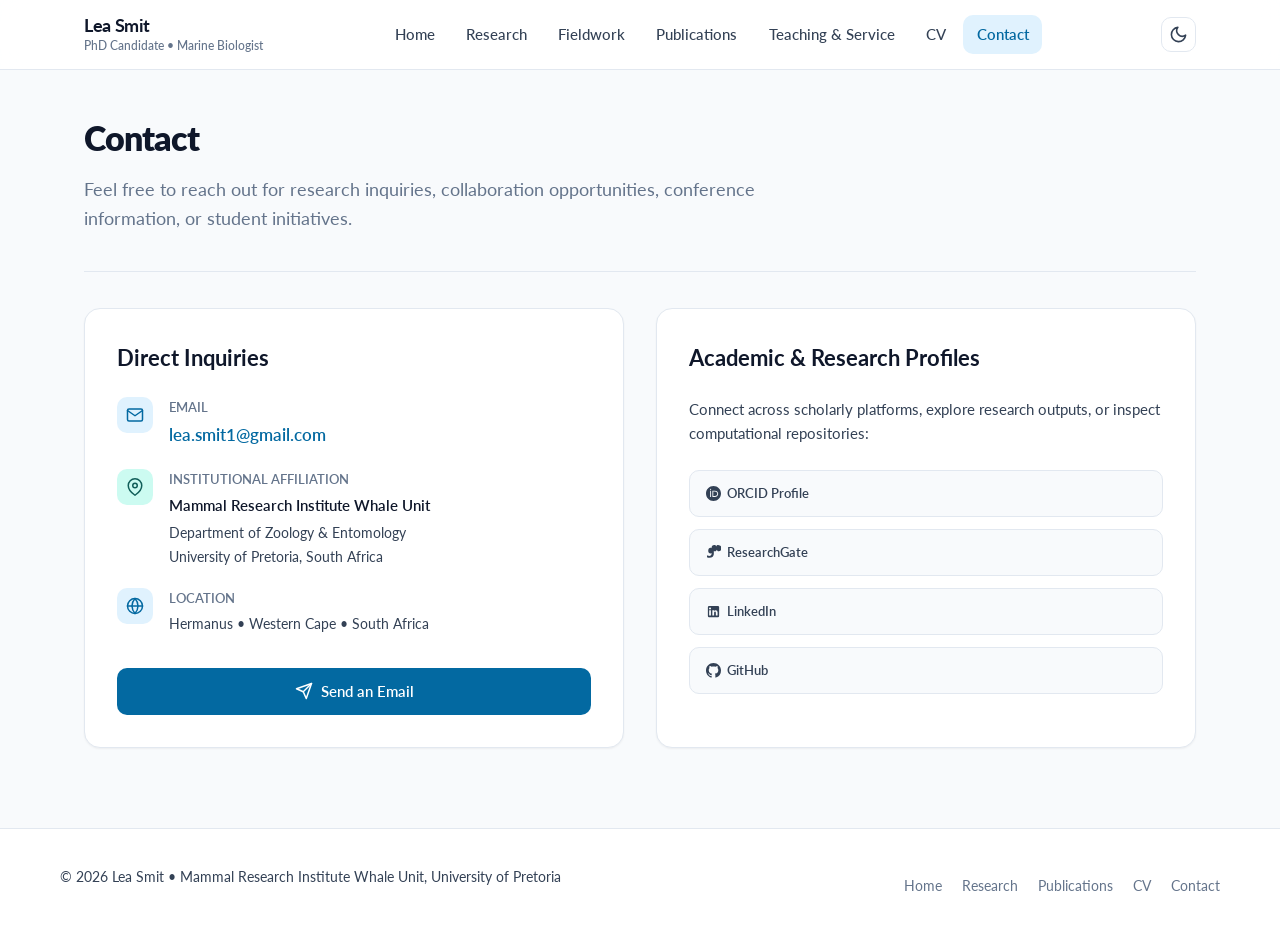
==== contact.html @ fd9d0f90 "Initial launch of Lea Smit personal academic website" ====
<!DOCTYPE html>
<html lang="en">
<head>
  <meta charset="UTF-8">
  <meta name="viewport" content="width=device-width, initial-scale=1.0">
  <title>Contact | Lea Smit</title>
  <meta name="description" content="Contact Lea Smit, marine mammal biologist and PhD candidate at the Mammal Research Institute Whale Unit, University of Pretoria.">
  <link rel="preconnect" href="https://fonts.googleapis.com">
  <link rel="preconnect" href="https://fonts.gstatic.com" crossorigin>
  <link href="https://fonts.googleapis.com/css2?family=Lato:ital,wght@0,300;0,400;0,700;0,900;1,400;1,700&display=swap" rel="stylesheet">
  <link rel="stylesheet" href="assets/css/style.css">
</head>
<body>

  <!-- Site Navigation -->
  <header class="site-header">
    <div class="nav-container">
      <a href="index.html" class="brand">
        <div class="brand-info">
          <span class="brand-name">Lea Smit</span>
          <span class="brand-tag">PhD Candidate &bull; Marine Biologist</span>
        </div>
      </a>

      <nav id="nav-menu" class="nav-menu">
        <a href="index.html" class="nav-link">Home</a>
        <a href="research.html" class="nav-link">Research</a>
        <a href="fieldwork.html" class="nav-link">Fieldwork</a>
        <a href="publications.html" class="nav-link">Publications</a>
        <a href="teaching.html" class="nav-link">Teaching &amp; Service</a>
        <a href="cv.html" class="nav-link">CV</a>
        <a href="contact.html" class="nav-link active">Contact</a>
      </nav>

      <div class="nav-actions">
        <button id="theme-toggle" class="theme-toggle-btn" aria-label="Toggle dark mode" title="Toggle theme">
          <svg xmlns="http://www.w3.org/2000/svg" width="19" height="19" viewBox="0 0 24 24" fill="none" stroke="currentColor" stroke-width="2" stroke-linecap="round" stroke-linejoin="round">
            <path d="M21 12.79A9 9 0 1 1 11.21 3 7 7 0 0 0 21 12.79z"></path>
          </svg>
        </button>
        <button id="mobile-toggle" class="nav-mobile-toggle" aria-label="Toggle mobile menu">
          <svg xmlns="http://www.w3.org/2000/svg" width="22" height="22" viewBox="0 0 24 24" fill="none" stroke="currentColor" stroke-width="2" stroke-linecap="round" stroke-linejoin="round">
            <line x1="3" y1="12" x2="21" y2="12"></line>
            <line x1="3" y1="6" x2="21" y2="6"></line>
            <line x1="3" y1="18" x2="21" y2="18"></line>
          </svg>
        </button>
      </div>
    </div>
  </header>

  <main class="main-content">
    <div class="page-header">
      <h1 class="page-title">Contact</h1>
      <p class="page-subtitle">
        Feel free to reach out for research inquiries, collaboration opportunities, conference information, or student initiatives.
      </p>
    </div>

    <div class="cards-grid" style="grid-template-columns: repeat(auto-fit, minmax(320px, 1fr)); gap: 2rem;">
      <!-- Contact Card -->
      <div class="card" style="padding: 2rem;">
        <h2 style="font-size: 1.35rem; color: var(--text-primary); margin-bottom: 1.25rem;">Direct Inquiries</h2>

        <div style="display: flex; flex-direction: column; gap: 1.25rem;">
          <div style="display: flex; gap: 1rem; align-items: flex-start;">
            <div style="width: 36px; height: 36px; border-radius: var(--radius-md); background-color: var(--primary-light); color: var(--primary); display: flex; align-items: center; justify-content: center; flex-shrink: 0;">
              <svg xmlns="http://www.w3.org/2000/svg" width="18" height="18" viewBox="0 0 24 24" fill="none" stroke="currentColor" stroke-width="2" stroke-linecap="round" stroke-linejoin="round">
                <path d="M4 4h16c1.1 0 2 .9 2 2v12c0 1.1-.9 2-2 2H4c-1.1 0-2-.9-2-2V6c0-1.1.9-2 2-2z"></path>
                <polyline points="22,6 12,13 2,6"></polyline>
              </svg>
            </div>
            <div>
              <p style="font-size: 0.8rem; font-weight: 600; text-transform: uppercase; color: var(--text-muted); margin-bottom: 0.2rem;">Email</p>
              <a href="mailto:lea.smit1@gmail.com" style="font-size: 1.05rem; font-weight: 600;">lea.smit1@gmail.com</a>
            </div>
          </div>

          <div style="display: flex; gap: 1rem; align-items: flex-start;">
            <div style="width: 36px; height: 36px; border-radius: var(--radius-md); background-color: var(--accent-light); color: var(--accent-dark); display: flex; align-items: center; justify-content: center; flex-shrink: 0;">
              <svg xmlns="http://www.w3.org/2000/svg" width="18" height="18" viewBox="0 0 24 24" fill="none" stroke="currentColor" stroke-width="2" stroke-linecap="round" stroke-linejoin="round">
                <path d="M21 10c0 7-9 13-9 13s-9-6-9-13a9 9 0 0 1 18 0z"></path>
                <circle cx="12" cy="10" r="3"></circle>
              </svg>
            </div>
            <div>
              <p style="font-size: 0.8rem; font-weight: 600; text-transform: uppercase; color: var(--text-muted); margin-bottom: 0.2rem;">Institutional Affiliation</p>
              <p style="font-size: 0.95rem; margin-bottom: 0.2rem; color: var(--text-primary); font-weight: 600;">
                Mammal Research Institute Whale Unit
              </p>
              <p style="font-size: 0.875rem; color: var(--text-secondary); margin-bottom: 0;">
                Department of Zoology &amp; Entomology<br>
                University of Pretoria, South Africa
              </p>
            </div>
          </div>

          <div style="display: flex; gap: 1rem; align-items: flex-start;">
            <div style="width: 36px; height: 36px; border-radius: var(--radius-md); background-color: var(--primary-light); color: var(--primary); display: flex; align-items: center; justify-content: center; flex-shrink: 0;">
              <svg xmlns="http://www.w3.org/2000/svg" width="18" height="18" viewBox="0 0 24 24" fill="none" stroke="currentColor" stroke-width="2" stroke-linecap="round" stroke-linejoin="round">
                <circle cx="12" cy="12" r="10"></circle>
                <line x1="2" y1="12" x2="22" y2="12"></line>
                <path d="M12 2a15.3 15.3 0 0 1 4 10 15.3 15.3 0 0 1-4 10 15.3 15.3 0 0 1-4-10 15.3 15.3 0 0 1 4-10z"></path>
              </svg>
            </div>
            <div>
              <p style="font-size: 0.8rem; font-weight: 600; text-transform: uppercase; color: var(--text-muted); margin-bottom: 0.2rem;">Location</p>
              <p style="font-size: 0.9rem; color: var(--text-secondary); margin-bottom: 0;">
                Hermanus &bull; Western Cape &bull; South Africa
              </p>
            </div>
          </div>
        </div>

        <div style="margin-top: 2rem;">
          <a href="mailto:lea.smit1@gmail.com?subject=Research%20Inquiry%20from%20Website" class="btn btn-primary" style="width: 100%;">
            <svg xmlns="http://www.w3.org/2000/svg" width="18" height="18" viewBox="0 0 24 24" fill="none" stroke="currentColor" stroke-width="2" stroke-linecap="round" stroke-linejoin="round">
              <line x1="22" y1="2" x2="11" y2="13"></line>
              <polygon points="22 2 15 22 11 13 2 9 22 2"></polygon>
            </svg>
            Send an Email
          </a>
        </div>
      </div>

      <!-- Professional Networks -->
      <div class="card" style="padding: 2rem;">
        <h2 style="font-size: 1.35rem; color: var(--text-primary); margin-bottom: 1.25rem;">Academic &amp; Research Profiles</h2>
        <p style="font-size: 0.925rem; color: var(--text-secondary); margin-bottom: 1.5rem;">
          Connect across scholarly platforms, explore research outputs, or inspect computational repositories:
        </p>

        <div style="display: flex; flex-direction: column; gap: 0.75rem;">
          <a href="https://orcid.org/0000-0002-6084-6070" target="_blank" rel="noopener" class="profile-link-btn" style="justify-content: flex-start; padding: 0.75rem 1rem; border-radius: var(--radius-md);">
            <svg xmlns="http://www.w3.org/2000/svg" width="18" height="18" viewBox="0 0 24 24" fill="currentColor">
              <path d="M12 0C5.372 0 0 5.372 0 12s5.372 12 12 12 12-5.372 12-12S18.628 0 12 0zM7.369 4.378c.525 0 .947.431.947.947s-.422.947-.947.947a.95.95 0 0 1-.947-.947c0-.525.422-.947.947-.947zm-.722 3.038h1.444v10.041H6.647V7.416zm3.562 0h3.9c3.712 0 5.344 2.653 5.344 5.025 0 2.578-2.016 5.025-5.325 5.025h-3.919V7.416zm1.444 1.303v7.444h2.297c3.272 0 4.022-2.484 4.022-3.722 0-2.016-1.284-3.722-4.097-3.722h-2.222z"/>
            </svg>
            <span style="font-weight: 600;">ORCID Profile</span>
          </a>

          <a href="https://www.researchgate.net/profile/Lea-Smit?ev=hdr_xprf" target="_blank" rel="noopener" class="profile-link-btn" style="justify-content: flex-start; padding: 0.75rem 1rem; border-radius: var(--radius-md);">
            <svg xmlns="http://www.w3.org/2000/svg" width="18" height="18" viewBox="0 0 24 24" fill="currentColor">
              <path d="M19.586 0c-.818 0-1.508.19-2.073.565-.563.377-.97.936-1.213 1.68a3.193 3.193 0 0 0-1.12-1.68C14.618.19 13.928 0 13.11 0c-1.277 0-2.31.42-3.084 1.25-.774.83-1.166 2.003-1.166 3.5v.42c-.443-.4-1.002-.6-1.67-.6-1.077 0-1.954.406-2.618 1.212-.663.805-.997 1.905-.997 3.284 0 1.385.334 2.49 1 3.3.664.81 1.54 1.22 2.615 1.22.668 0 1.227-.2 1.67-.6v.83c0 1.22-.32 2.13-.956 2.72-.636.59-1.554.89-2.74.89-.62 0-1.235-.07-1.84-.21-.606-.14-1.18-.36-1.72-.65v3.18c.55.24 1.15.42 1.8.53.66.11 1.36.17 2.1.17 2.22 0 3.96-.58 5.19-1.74 1.23-1.16 1.85-2.88 1.85-5.15V9.45c.42.38.96.58 1.62.58.78 0 1.44-.19 1.97-.56.54-.37.93-.93 1.17-1.68.27.75.68 1.31 1.22 1.68.55.37 1.22.56 2.01.56 1.22 0 2.22-.42 2.98-1.25.76-.84 1.15-2.01 1.15-3.5 0-1.5-.39-2.67-1.15-3.5-.76-.84-1.76-1.26-2.98-1.26z"/>
            </svg>
            <span style="font-weight: 600;">ResearchGate</span>
          </a>

          <a href="https://www.linkedin.com/in/lea-smit-516092230/" target="_blank" rel="noopener" class="profile-link-btn" style="justify-content: flex-start; padding: 0.75rem 1rem; border-radius: var(--radius-md);">
            <svg xmlns="http://www.w3.org/2000/svg" width="18" height="18" viewBox="0 0 24 24" fill="currentColor">
              <path d="M19 3a2 2 0 0 1 2 2v14a2 2 0 0 1-2 2H5a2 2 0 0 1-2-2V5a2 2 0 0 1 2-2h14m-.5 15.5v-5.3a3.26 3.26 0 0 0-3.26-3.26c-.85 0-1.84.52-2.28 1.3v-1.11h-2.79v8.37h2.79v-4.93c0-.77.62-1.4 1.39-1.4a1.4 1.4 0 0 1 1.4 1.4v4.93h2.75M6.46 8.76a1.64 1.64 0 1 0-.02-3.28 1.64 1.64 0 0 0 .02 3.28m-1.39 9.74h2.79V9.93H5.07v8.57z"/>
            </svg>
            <span style="font-weight: 600;">LinkedIn</span>
          </a>

          <a href="https://github.com/leasmit" target="_blank" rel="noopener" class="profile-link-btn" style="justify-content: flex-start; padding: 0.75rem 1rem; border-radius: var(--radius-md);">
            <svg xmlns="http://www.w3.org/2000/svg" width="18" height="18" viewBox="0 0 24 24" fill="currentColor">
              <path d="M12 0C5.37 0 0 5.37 0 12c0 5.31 3.435 9.795 8.205 11.385.6.105.825-.255.825-.57 0-.285-.015-1.23-.015-2.235-3.015.555-3.795-.735-4.035-1.41-.135-.345-.72-1.41-1.23-1.695-.42-.225-1.02-.78-.015-.795.945-.015 1.62.87 1.845 1.23 1.08 1.815 2.805 1.305 3.495.99.105-.78.42-1.305.765-1.605-2.67-.3-5.46-1.335-5.46-5.925 0-1.305.465-2.385 1.23-3.225-.12-.3-.54-1.53.12-3.18 0 0 1.005-.315 3.3 1.23.96-.27 1.98-.405 3-.405s2.04.135 3 .405c2.295-1.56 3.3-1.23 3.3-1.23.66 1.65.24 2.88.12 3.18.765.84 1.23 1.905 1.23 3.225 0 4.605-2.805 5.625-5.475 5.925.435.375.81 1.095.81 2.22 0 1.605-.015 2.895-.015 3.3 0 .315.225.69.825.57A12.02 12.02 0 0 0 24 12c0-6.63-5.37-12-12-12z"/>
            </svg>
            <span style="font-weight: 600;">GitHub</span>
          </a>

        </div>
      </div>
    </div>

  </main>

  <!-- Site Footer -->
  <footer class="site-footer">
    <div class="footer-container">
      <p>&copy; 2026 Lea Smit &bull; Mammal Research Institute Whale Unit, University of Pretoria</p>
      <ul class="footer-links">
        <li><a href="index.html">Home</a></li>
        <li><a href="research.html">Research</a></li>
        <li><a href="publications.html">Publications</a></li>
        <li><a href="cv.html">CV</a></li>
        <li><a href="contact.html">Contact</a></li>
      </ul>
    </div>
  </footer>

  <script src="assets/js/main.js"></script>
</body>
</html>
---- assets/css/style.css ----
/* ==========================================================================
   Lea Smit - Academic & Research Portfolio
   Modern, Accessible, Responsive Stylesheet
   ========================================================================== */

@import url('https://fonts.googleapis.com/css2?family=Lato:ital,wght@0,300;0,400;0,700;0,900;1,400;1,700&display=swap');

:root {
  /* Color Palette - Light Mode */
  --bg-body: #f8fafc;
  --bg-surface: #ffffff;
  --bg-surface-glass: rgba(255, 255, 255, 0.88);
  --bg-card: #ffffff;
  --bg-card-hover: #f1f5f9;
  --bg-pill: #e0f2fe;
  --text-pill: #0369a1;
  
  --text-primary: #0f172a;
  --text-secondary: #334155;
  --text-muted: #64748b;
  
  --primary: #0369a1;
  --primary-dark: #075985;
  --primary-light: #e0f2fe;
  
  --accent: #0f766e;
  --accent-light: #ccfbf1;
  --accent-dark: #115e59;
  
  --border: #e2e8f0;
  --border-strong: #cbd5e1;
  
  --shadow-sm: 0 1px 2px 0 rgba(0, 0, 0, 0.05);
  --shadow-md: 0 4px 6px -1px rgba(0, 0, 0, 0.07), 0 2px 4px -2px rgba(0, 0, 0, 0.05);
  --shadow-lg: 0 10px 15px -3px rgba(0, 0, 0, 0.08), 0 4px 6px -4px rgba(0, 0, 0, 0.04);
  
  --radius-sm: 6px;
  --radius-md: 10px;
  --radius-lg: 16px;
  --radius-full: 9999px;
  
  --font-sans: 'Lato', -apple-system, BlinkMacSystemFont, "Segoe UI", Roboto, "Helvetica Neue", Arial, sans-serif;
  --font-mono: ui-monospace, SFMono-Regular, Menlo, Monaco, Consolas, monospace;
  
  --transition: all 0.25s ease;
  --max-width: 1160px;
}

[data-theme="dark"] {
  /* Color Palette - Dark Mode */
  --bg-body: #0b1120;
  --bg-surface: #131d31;
  --bg-surface-glass: rgba(19, 29, 49, 0.88);
  --bg-card: #162238;
  --bg-card-hover: #1c2b46;
  --bg-pill: #082f49;
  --text-pill: #38bdf8;
  
  --text-primary: #f8fafc;
  --text-secondary: #cbd5e1;
  --text-muted: #94a3b8;
  
  --primary: #38bdf8;
  --primary-dark: #0284c7;
  --primary-light: #082f49;
  
  --accent: #2dd4bf;
  --accent-light: #134e48;
  --accent-dark: #14b8a6;
  
  --border: #1e293b;
  --border-strong: #334155;
  
  --shadow-sm: 0 1px 2px 0 rgba(0, 0, 0, 0.3);
  --shadow-md: 0 4px 6px -1px rgba(0, 0, 0, 0.35);
  --shadow-lg: 0 10px 15px -3px rgba(0, 0, 0, 0.45);
}

/* ==========================================================================
   Base & Reset
   ========================================================================== */

*, *::before, *::after {
  box-sizing: border-box;
  margin: 0;
  padding: 0;
}

html {
  font-size: 16px;
  scroll-behavior: smooth;
}

body {
  font-family: var(--font-sans);
  background-color: var(--bg-body);
  color: var(--text-primary);
  line-height: 1.65;
  min-height: 100vh;
  display: flex;
  flex-direction: column;
  transition: background-color 0.3s ease, color 0.3s ease;
  -webkit-font-smoothing: antialiased;
}

a {
  color: var(--primary);
  text-decoration: none;
  transition: var(--transition);
}

a:hover {
  color: var(--accent);
  text-decoration: underline;
}

img {
  max-width: 100%;
  height: auto;
  display: block;
}

/* ==========================================================================
   Header & Navigation
   ========================================================================== */

.site-header {
  position: sticky;
  top: 0;
  z-index: 1000;
  background-color: var(--bg-surface-glass);
  backdrop-filter: blur(12px);
  -webkit-backdrop-filter: blur(12px);
  border-bottom: 1px solid var(--border);
  transition: var(--transition);
}

.nav-container {
  max-width: var(--max-width);
  margin: 0 auto;
  padding: 0.85rem 1.5rem;
  display: flex;
  align-items: center;
  justify-content: space-between;
  gap: 1.5rem;
}

.brand {
  display: flex;
  flex-direction: column;
  text-decoration: none;
  color: var(--text-primary);
}

.brand-icon {
  display: none;
}

.brand-info {
  display: flex;
  flex-direction: column;
}

.brand-name {
  font-size: 1.15rem;
  font-weight: 700;
  letter-spacing: -0.02em;
  color: var(--text-primary);
  line-height: 1.2;
}

.brand-tag {
  font-size: 0.75rem;
  color: var(--text-muted);
  font-weight: 500;
}

.nav-menu {
  display: flex;
  align-items: center;
  gap: 0.25rem;
  list-style: none;
}

.nav-link {
  display: inline-flex;
  align-items: center;
  gap: 0.35rem;
  padding: 0.45rem 0.85rem;
  font-size: 0.925rem;
  font-weight: 500;
  color: var(--text-secondary);
  border-radius: var(--radius-md);
  text-decoration: none;
  transition: var(--transition);
}

.nav-link:hover {
  color: var(--primary);
  background-color: var(--primary-light);
  text-decoration: none;
}

.nav-link.active {
  color: var(--primary);
  font-weight: 600;
  background-color: var(--primary-light);
}

.nav-actions {
  display: flex;
  align-items: center;
  gap: 0.75rem;
}

.theme-toggle-btn {
  background: none;
  border: 1px solid var(--border);
  border-radius: var(--radius-md);
  padding: 0.45rem;
  cursor: pointer;
  color: var(--text-secondary);
  display: inline-flex;
  align-items: center;
  justify-content: center;
  transition: var(--transition);
}

.theme-toggle-btn:hover {
  background-color: var(--bg-card-hover);
  color: var(--primary);
  border-color: var(--border-strong);
}

.theme-toggle-btn svg {
  width: 19px;
  height: 19px;
}

.nav-mobile-toggle {
  display: none;
  background: none;
  border: 1px solid var(--border);
  border-radius: var(--radius-md);
  padding: 0.45rem;
  color: var(--text-primary);
  cursor: pointer;
}

/* ==========================================================================
   Layout Containers & Grid
   ========================================================================== */

.main-content {
  flex: 1;
  max-width: var(--max-width);
  width: 100%;
  margin: 0 auto;
  padding: 2.5rem 1.5rem;
}

/* Trestles Layout (Home Page) */
.trestles-layout {
  display: grid;
  grid-template-columns: 310px 1fr;
  gap: 3rem;
  align-items: start;
}

.profile-sidebar {
  position: sticky;
  top: 5.5rem;
  display: flex;
  flex-direction: column;
  align-items: center;
  text-align: center;
  background-color: var(--bg-surface);
  border: 1px solid var(--border);
  border-radius: var(--radius-lg);
  padding: 2rem 1.5rem;
  box-shadow: var(--shadow-sm);
}

.profile-avatar-wrap {
  position: relative;
  width: 180px;
  height: 180px;
  margin-bottom: 1.5rem;
}

.profile-avatar {
  width: 100%;
  height: 100%;
  object-fit: cover;
  border-radius: var(--radius-full);
  border: 4px solid var(--bg-surface);
  box-shadow: var(--shadow-md);
}

.profile-name {
  font-size: 1.5rem;
  font-weight: 700;
  letter-spacing: -0.02em;
  color: var(--text-primary);
  margin-bottom: 0.25rem;
}

.profile-title {
  font-size: 0.95rem;
  font-weight: 600;
  color: var(--primary);
  margin-bottom: 0.5rem;
  line-height: 1.35;
}

.profile-affiliation {
  font-size: 0.85rem;
  color: var(--text-secondary);
  line-height: 1.45;
  margin-bottom: 0.75rem;
}

.profile-location {
  display: inline-flex;
  align-items: center;
  gap: 0.35rem;
  font-size: 0.825rem;
  color: var(--text-muted);
  margin-bottom: 1.5rem;
}

.profile-links {
  display: flex;
  flex-wrap: wrap;
  justify-content: center;
  gap: 0.5rem;
  width: 100%;
  padding-top: 1.25rem;
  border-top: 1px solid var(--border);
}

.profile-link-btn {
  display: inline-flex;
  align-items: center;
  gap: 0.4rem;
  padding: 0.45rem 0.75rem;
  font-size: 0.8rem;
  font-weight: 500;
  color: var(--text-secondary);
  background-color: var(--bg-body);
  border: 1px solid var(--border);
  border-radius: var(--radius-full);
  text-decoration: none;
  transition: var(--transition);
}

.profile-link-btn:hover {
  background-color: var(--primary-light);
  color: var(--primary);
  border-color: var(--primary);
  text-decoration: none;
  transform: translateY(-1px);
}

.profile-link-btn svg {
  width: 15px;
  height: 15px;
  flex-shrink: 0;
}

/* ==========================================================================
   Typography & Sections
   ========================================================================== */

.page-header {
  margin-bottom: 2.25rem;
  padding-bottom: 1.25rem;
  border-bottom: 1px solid var(--border);
}

.page-title {
  font-size: 2.15rem;
  font-weight: 800;
  letter-spacing: -0.03em;
  color: var(--text-primary);
  margin-bottom: 0.5rem;
}

.page-subtitle {
  font-size: 1.1rem;
  color: var(--text-muted);
  max-width: 760px;
}

.section-heading {
  display: flex;
  align-items: center;
  gap: 0.75rem;
  font-size: 1.35rem;
  font-weight: 700;
  letter-spacing: -0.02em;
  color: var(--text-primary);
  margin: 2.25rem 0 1.25rem;
}

.section-heading::after {
  content: "";
  flex: 1;
  height: 1px;
  background-color: var(--border);
}

.lead-text {
  font-size: 1.125rem;
  line-height: 1.7;
  color: var(--text-secondary);
  margin-bottom: 1.25rem;
}

p {
  line-height: 1.65;
  margin-bottom: 1.15rem;
  color: var(--text-secondary);
}

/* ==========================================================================
   Cards & Component Grids
   ========================================================================== */

.cards-grid {
  display: grid;
  grid-template-columns: repeat(auto-fit, minmax(320px, 1fr));
  gap: 1.5rem;
  margin-bottom: 2.5rem;
}

.card {
  background-color: var(--bg-surface);
  border: 1px solid var(--border);
  border-radius: var(--radius-lg);
  padding: 1.5rem;
  box-shadow: var(--shadow-sm);
  transition: var(--transition);
  display: flex;
  flex-direction: column;
}

.card:hover {
  transform: translateY(-3px);
  box-shadow: var(--shadow-md);
  border-color: var(--border-strong);
}

.card-img-wrap {
  border-radius: var(--radius-md);
  overflow: hidden;
  margin-bottom: 1.25rem;
  height: 200px;
  background-color: var(--bg-card-hover);
}

.card-img {
  width: 100%;
  height: 100%;
  object-fit: cover;
  transition: transform 0.4s ease;
}

.card:hover .card-img {
  transform: scale(1.03);
}

.card-tag {
  display: inline-block;
  align-self: flex-start;
  padding: 0.25rem 0.75rem;
  font-size: 0.775rem;
  font-weight: 600;
  letter-spacing: 0.01em;
  border-radius: var(--radius-full);
  background-color: var(--bg-pill);
  color: var(--text-pill);
  margin-bottom: 0.75rem;
}

.card-tag.teal {
  background-color: var(--accent-light);
  color: var(--accent-dark);
}

.card-title,
.card h3,
.card h4 {
  font-size: 1.15rem;
  font-weight: 700;
  color: var(--text-primary);
  margin-bottom: 0.6rem;
  line-height: 1.35;
}

.card-body {
  font-size: 0.925rem;
  color: var(--text-secondary);
  flex: 1;
  margin-bottom: 1rem;
}

.card-meta {
  font-size: 0.825rem;
  color: var(--text-muted);
  display: flex;
  align-items: center;
  gap: 1rem;
  border-top: 1px solid var(--border);
  padding-top: 0.85rem;
  margin-top: auto;
}

/* Timeline & Presentation Items */
.timeline {
  display: flex;
  flex-direction: column;
  gap: 1.25rem;
  position: relative;
  margin-bottom: 2.5rem;
}

.timeline-item {
  position: relative;
  display: flex;
  gap: 1.5rem;
  padding-left: 0.5rem;
}

.timeline-year {
  font-size: 0.9rem;
  font-weight: 700;
  color: var(--primary);
  min-width: 70px;
  padding-top: 0.2rem;
  font-family: var(--font-mono);
}

.timeline-content {
  flex: 1;
  background-color: var(--bg-surface);
  border: 1px solid var(--border);
  border-radius: var(--radius-md);
  padding: 1.25rem 1.5rem;
  box-shadow: var(--shadow-sm);
}

.timeline-header {
  display: flex;
  justify-content: space-between;
  align-items: flex-start;
  gap: 1rem;
  margin-bottom: 0.5rem;
  flex-wrap: wrap;
}

.timeline-title {
  font-size: 1.05rem;
  font-weight: 700;
  line-height: 1.35;
  color: var(--text-primary);
}

.timeline-subtitle {
  font-size: 0.9rem;
  line-height: 1.5;
  color: var(--text-muted);
  margin-bottom: 0.5rem;
}

/* Badges & Pills */
.badges-row {
  display: flex;
  flex-direction: row;
  align-items: center;
  flex-wrap: wrap;
  gap: 0.65rem;
  margin-bottom: 0.85rem;
}

.badges-row .card-tag,
.badges-row .badge-pill {
  margin-bottom: 0;
  display: inline-flex;
  align-items: center;
  justify-content: center;
  height: 26px;
  line-height: 1;
  padding: 0 0.75rem;
  box-sizing: border-box;
}

.badge-pill {
  display: inline-flex;
  align-items: center;
  gap: 0.35rem;
  padding: 0.25rem 0.65rem;
  font-size: 0.775rem;
  font-weight: 600;
  border-radius: var(--radius-full);
  background-color: var(--bg-pill);
  color: var(--text-pill);
  white-space: nowrap;
}

.badge-pill.award {
  background-color: #fef3c7;
  color: #92400e;
}

[data-theme="dark"] .badge-pill.award {
  background-color: #78350f;
  color: #fef3c7;
}

.badge-pill.honor {
  background-color: #e0e7ff;
  color: #3730a3;
}

[data-theme="dark"] .badge-pill.honor {
  background-color: #312e81;
  color: #c7d2fe;
}

.skills-cloud {
  display: flex;
  flex-wrap: wrap;
  align-items: center;
  gap: 0.5rem;
  margin-top: 0.75rem;
}

.skill-tag {
  display: inline-flex;
  align-items: center;
  font-size: 0.825rem;
  line-height: 1.35;
  padding: 0.35rem 0.75rem;
  background-color: var(--bg-surface);
  border: 1px solid var(--border);
  border-radius: var(--radius-md);
  color: var(--text-secondary);
  font-weight: 500;
}

/* Buttons */
.btn {
  display: inline-flex;
  align-items: center;
  justify-content: center;
  gap: 0.5rem;
  padding: 0.65rem 1.25rem;
  font-size: 0.925rem;
  font-weight: 600;
  border-radius: var(--radius-md);
  cursor: pointer;
  text-decoration: none;
  transition: var(--transition);
}

.btn-primary,
a.btn-primary {
  background-color: var(--primary);
  color: #ffffff;
  border: 1px solid transparent;
}

.btn-primary:hover,
a.btn-primary:hover {
  background-color: var(--primary-dark);
  color: #ffffff;
  text-decoration: none;
  transform: translateY(-1px);
  box-shadow: var(--shadow-sm);
}

.btn-secondary {
  background-color: var(--bg-surface);
  color: var(--text-primary);
  border: 1px solid var(--border);
}

.btn-secondary:hover {
  background-color: var(--bg-card-hover);
  border-color: var(--border-strong);
  text-decoration: none;
}

.btn-sm {
  padding: 0.4rem 0.85rem;
  font-size: 0.825rem;
}

/* Affiliation badges */
.affiliations-row {
  display: flex;
  flex-wrap: wrap;
  align-items: center;
  gap: 1rem;
  margin: 1.5rem 0 2.5rem;
}

.affiliation-badge {
  background-color: var(--bg-surface);
  border: 1px solid var(--border);
  border-radius: var(--radius-md);
  padding: 0.75rem 1.25rem;
  font-size: 0.9rem;
  font-weight: 600;
  color: var(--text-secondary);
  box-shadow: var(--shadow-sm);
  display: flex;
  align-items: center;
  gap: 0.6rem;
}

.affiliation-badge span.dot {
  width: 8px;
  height: 8px;
  border-radius: 50%;
  background-color: var(--primary);
}

/* CV specific table/block styles */
.cv-section {
  margin-bottom: 2.5rem;
}

.cv-entry {
  display: grid;
  grid-template-columns: 180px 1fr;
  gap: 1.5rem;
  padding: 1rem 0;
  border-bottom: 1px solid var(--border);
}

.cv-entry:last-child {
  border-bottom: none;
}

.cv-date {
  font-size: 0.875rem;
  font-weight: 600;
  color: var(--primary);
  font-family: var(--font-mono);
}

.cv-details h3,
.cv-details h4 {
  font-size: 1.05rem;
  font-weight: 700;
  line-height: 1.35;
  color: var(--text-primary);
  margin-bottom: 0.25rem;
}

.cv-institution {
  font-size: 0.9rem;
  color: var(--text-muted);
  margin-bottom: 0.5rem;
}

/* ==========================================================================
   Footer
   ========================================================================== */

.site-footer {
  margin-top: auto;
  border-top: 1px solid var(--border);
  background-color: var(--bg-surface);
  padding: 2.25rem 1.5rem;
  font-size: 0.875rem;
  color: var(--text-muted);
}

.footer-container {
  max-width: var(--max-width);
  margin: 0 auto;
  display: flex;
  justify-content: space-between;
  align-items: center;
  flex-wrap: wrap;
  gap: 1.25rem;
}

.footer-links {
  display: flex;
  gap: 1.25rem;
  list-style: none;
}

.footer-links a {
  color: var(--text-muted);
}

.footer-links a:hover {
  color: var(--primary);
}

/* ==========================================================================
   Print Stylesheet (CV Printing)
   ========================================================================== */

@media print {
  body {
    background-color: #ffffff;
    color: #000000;
    font-size: 10.5pt;
    line-height: 1.5;
  }
  
  .site-header,
  .site-footer,
  .theme-toggle-btn,
  .btn-no-print,
  .no-print {
    display: none;
  }
  
  .main-content {
    max-width: 100%;
    padding: 0;
  }
  
  .card, .timeline-content, .profile-sidebar {
    border: none;
    box-shadow: none;
    padding: 0.5rem 0.75rem;
  }
  
  a {
    color: inherit;
    text-decoration: none;
  }
}

/* ==========================================================================
   Responsive Breakpoints
   ========================================================================== */

@media (max-width: 900px) {
  .trestles-layout {
    grid-template-columns: 1fr;
    gap: 2rem;
  }
  
  .profile-sidebar {
    position: static;
    max-width: 520px;
    margin: 0 auto;
    width: 100%;
  }
  
  .cv-entry {
    grid-template-columns: 1fr;
    gap: 0.35rem;
  }
}

@media (max-width: 768px) {
  .nav-mobile-toggle {
    display: inline-flex;
  }
  
  .nav-menu {
    display: none;
    position: absolute;
    top: 100%;
    left: 0;
    right: 0;
    background-color: var(--bg-surface);
    border-bottom: 1px solid var(--border);
    flex-direction: column;
    padding: 1rem 1.5rem;
    box-shadow: var(--shadow-md);
  }
  
  .nav-menu.open {
    display: flex;
  }
  
  .nav-link {
    width: 100%;
    padding: 0.65rem 1rem;
  }
  
  .cards-grid {
    grid-template-columns: 1fr;
  }
  
  .timeline-item {
    flex-direction: column;
    gap: 0.5rem;
  }
  
  .timeline-year {
    min-width: auto;
  }
  
  .footer-container {
    flex-direction: column;
    text-align: center;
  }
}
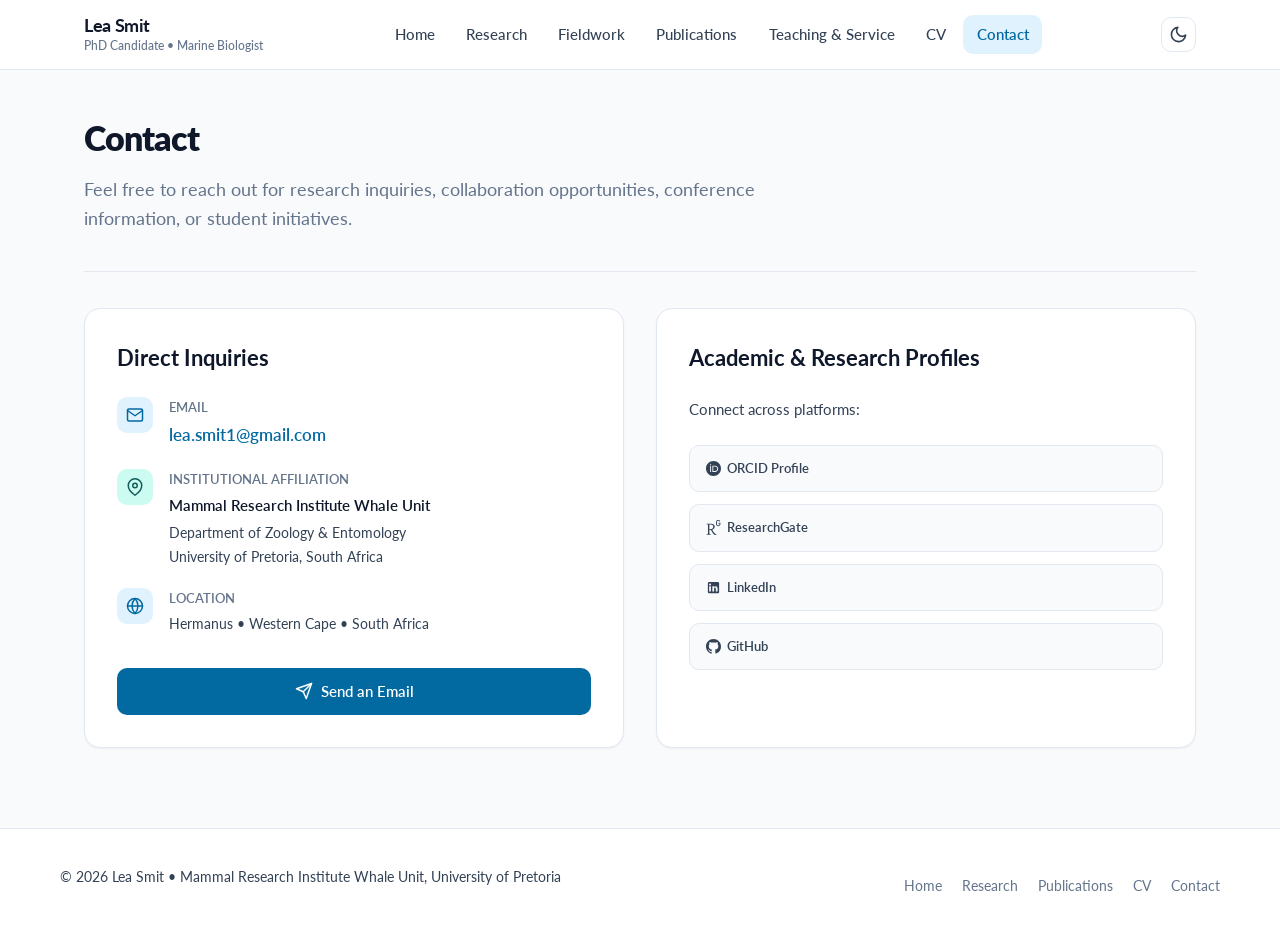
==== commit 1767d65b: "Fix ResearchGate icon SVG to official logo" ====
--- a/contact.html
+++ b/contact.html
@@ -127,7 +127,7 @@
       <div class="card" style="padding: 2rem;">
         <h2 style="font-size: 1.35rem; color: var(--text-primary); margin-bottom: 1.25rem;">Academic &amp; Research Profiles</h2>
         <p style="font-size: 0.925rem; color: var(--text-secondary); margin-bottom: 1.5rem;">
-          Connect across scholarly platforms, explore research outputs, or inspect computational repositories:
+          Connect across platforms:
         </p>
 
         <div style="display: flex; flex-direction: column; gap: 0.75rem;">
@@ -140,7 +140,7 @@
 
           <a href="https://www.researchgate.net/profile/Lea-Smit?ev=hdr_xprf" target="_blank" rel="noopener" class="profile-link-btn" style="justify-content: flex-start; padding: 0.75rem 1rem; border-radius: var(--radius-md);">
             <svg xmlns="http://www.w3.org/2000/svg" width="18" height="18" viewBox="0 0 24 24" fill="currentColor">
-              <path d="M19.586 0c-.818 0-1.508.19-2.073.565-.563.377-.97.936-1.213 1.68a3.193 3.193 0 0 0-1.12-1.68C14.618.19 13.928 0 13.11 0c-1.277 0-2.31.42-3.084 1.25-.774.83-1.166 2.003-1.166 3.5v.42c-.443-.4-1.002-.6-1.67-.6-1.077 0-1.954.406-2.618 1.212-.663.805-.997 1.905-.997 3.284 0 1.385.334 2.49 1 3.3.664.81 1.54 1.22 2.615 1.22.668 0 1.227-.2 1.67-.6v.83c0 1.22-.32 2.13-.956 2.72-.636.59-1.554.89-2.74.89-.62 0-1.235-.07-1.84-.21-.606-.14-1.18-.36-1.72-.65v3.18c.55.24 1.15.42 1.8.53.66.11 1.36.17 2.1.17 2.22 0 3.96-.58 5.19-1.74 1.23-1.16 1.85-2.88 1.85-5.15V9.45c.42.38.96.58 1.62.58.78 0 1.44-.19 1.97-.56.54-.37.93-.93 1.17-1.68.27.75.68 1.31 1.22 1.68.55.37 1.22.56 2.01.56 1.22 0 2.22-.42 2.98-1.25.76-.84 1.15-2.01 1.15-3.5 0-1.5-.39-2.67-1.15-3.5-.76-.84-1.76-1.26-2.98-1.26z"/>
+              <path d="M19.586 0c-.818 0-1.508.19-2.073.565-.563.377-.97.936-1.213 1.68a3.193 3.193 0 0 0-.112.437 8.365 8.365 0 0 0-.078.53 9 9 0 0 0-.05.727c-.01.282-.013.621-.013 1.016a31.121 31.123 0 0 0 .014 1.017 9 9 0 0 0 .05.727 7.946 7.946 0 0 0 .077.53h-.005a3.334 3.334 0 0 0 .113.438c.245.743.65 1.303 1.214 1.68.565.376 1.256.564 2.075.564.8 0 1.536-.213 2.105-.603.57-.39.94-.916 1.175-1.65.076-.235.135-.558.177-.93a10.9 10.9 0 0 0 .043-1.207v-.82c0-.095-.047-.142-.14-.142h-3.064c-.094 0-.14.047-.14.141v.956c0 .094.046.14.14.14h1.666c.056 0 .084.03.084.086 0 .36 0 .62-.036.865-.038.244-.1.447-.147.606-.108.385-.348.664-.638.876-.29.212-.738.35-1.227.35-.545 0-.901-.15-1.21-.353-.306-.203-.517-.454-.67-.915a3.136 3.136 0 0 1-.147-.762 17.366 17.367 0 0 1-.034-.656c-.01-.26-.014-.572-.014-.939a26.401 26.403 0 0 1 .014-.938 15.821 15.822 0 0 1 .035-.656 3.19 3.19 0 0 1 .148-.76 1.89 1.89 0 0 1 .742-1.01c.344-.244.593-.352 1.137-.352.508 0 .815.096 1.144.303.33.207.528.492.764.925.047.094.111.118.198.07l1.044-.43c.075-.048.09-.115.042-.199a3.549 3.549 0 0 0-.466-.742 3 3 0 0 0-.679-.607 3.313 3.313 0 0 0-.903-.41A4.068 4.068 0 0 0 19.586 0zM8.217 5.836c-1.69 0-3.036.086-4.297.086-1.146 0-2.291 0-3.007-.029v.831l1.088.2c.744.144 1.174.488 1.174 2.264v11.288c0 1.777-.43 2.12-1.174 2.263l-1.088.2v.832c.773-.029 2.12-.086 3.465-.086 1.29 0 2.951.057 3.667.086v-.831l-1.49-.2c-.773-.115-1.174-.487-1.174-2.264v-4.784c.688.057 1.29.057 2.206.057 1.748 3.123 3.41 5.472 4.355 6.56.86 1.032 2.177 1.691 3.839 1.691.487 0 1.003-.086 1.318-.23v-.744c-1.031 0-2.063-.716-2.808-1.518-1.26-1.376-2.95-3.582-4.355-6.074 2.32-.545 4.04-2.722 4.04-4.9 0-3.208-2.492-4.698-5.758-4.698zm-.515 1.29c2.406 0 3.839 1.26 3.839 3.552 0 2.263-1.547 3.782-4.097 3.782-.974 0-1.404-.03-2.063-.086v-7.19c.66-.059 1.547-.059 2.32-.059z"/>
             </svg>
             <span style="font-weight: 600;">ResearchGate</span>
           </a>
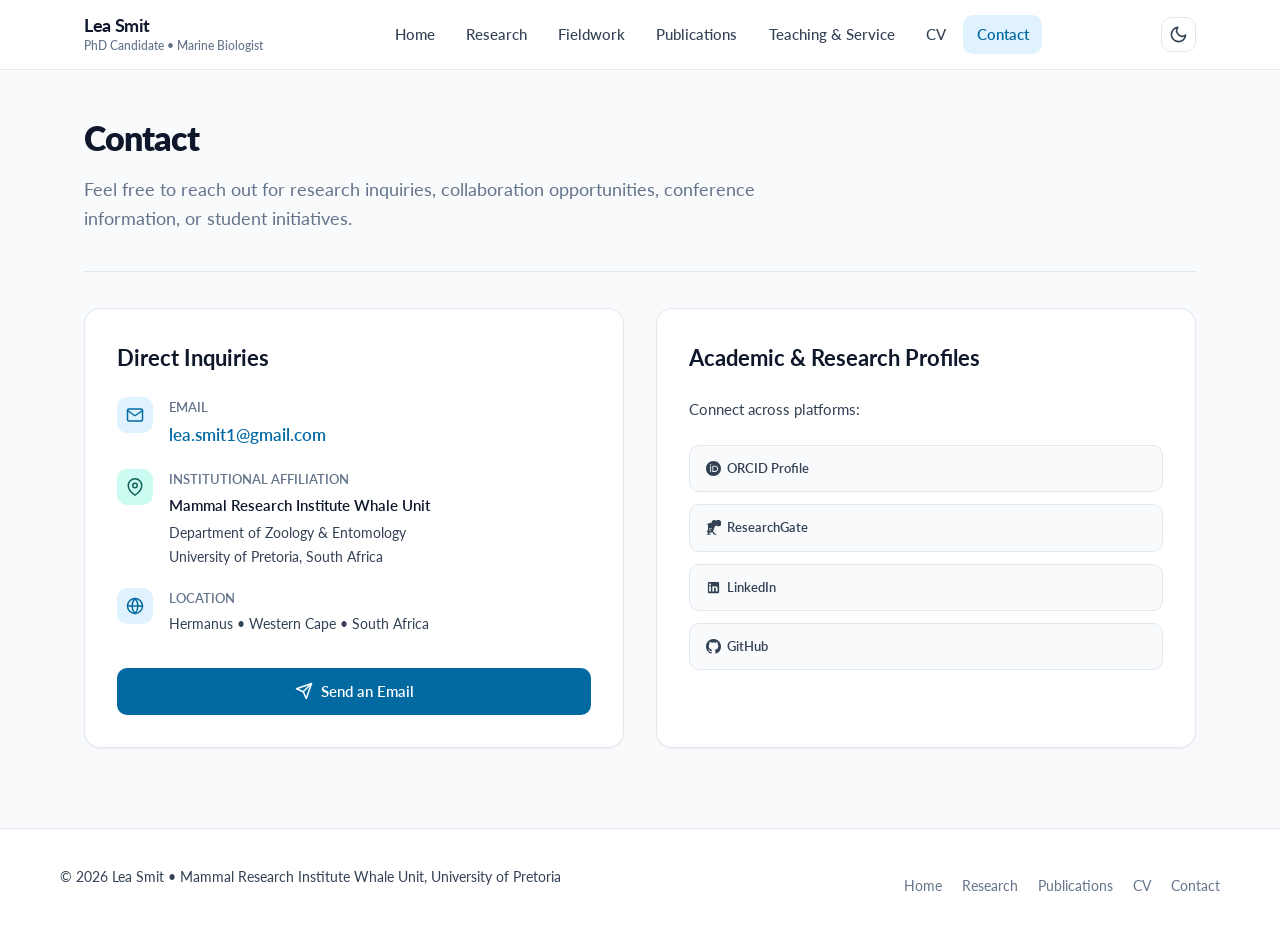
==== commit 50ceee11: "Updated Home Page welcome and research focus sections" ====
--- a/contact.html
+++ b/contact.html
@@ -140,6 +140,7 @@
 
           <a href="https://www.researchgate.net/profile/Lea-Smit?ev=hdr_xprf" target="_blank" rel="noopener" class="profile-link-btn" style="justify-content: flex-start; padding: 0.75rem 1rem; border-radius: var(--radius-md);">
             <svg xmlns="http://www.w3.org/2000/svg" width="18" height="18" viewBox="0 0 24 24" fill="currentColor">
+              <path d="M19.586 0c-.818 0-1.508.19-2.073.565-.563.377-.97.936-1.213 1.68a3.193 3.193 0 0 0-1.12-1.68C14.618.19 13.928 0 13.11 0c-1.277 0-2.31.42-3.084 1.25-.774.83-1.166 2.003-1.166 3.5v.42c-.443-.4-1.002-.6-1.67-.6-1.077 0-1.954.406-2.618 1.212-.663.805-.997 1.905-.997 3.284 0 1.385.334 2.49 1 3.3.664.81 1.54 1.22 2.615 1.22.668 0 1.227-.2 1.67-.6v.83c0 1.22-.32 2.13-.956 2.72-.636.59-1.554.89-2.74.89-.62 0-1.235-.07-1.84-.21-.606-.14-1.18-.36-1.72-.65v3.18c.55.24 1.15.42 1.8.53.66.11 1.36.17 2.1.17 2.22 0 3.96-.58 5.19-1.74 1.23-1.16 1.85-2.88 1.85-5.15V9.45c.42.38.96.58 1.62.58.78 0 1.44-.19 1.97-.56.54-.37.93-.93 1.17-1.68.27.75.68 1.31 1.22 1.68.55.37 1.22.56 2.01.56 1.22 0 2.22-.42 2.98-1.25.76-.84 1.15-2.01 1.15-3.5 0-1.5-.39-2.67-1.15-3.5-.76-.84-1.76-1.26-2.98-1.26z"/>
               <path d="M19.586 0c-.818 0-1.508.19-2.073.565-.563.377-.97.936-1.213 1.68a3.193 3.193 0 0 0-.112.437 8.365 8.365 0 0 0-.078.53 9 9 0 0 0-.05.727c-.01.282-.013.621-.013 1.016a31.121 31.123 0 0 0 .014 1.017 9 9 0 0 0 .05.727 7.946 7.946 0 0 0 .077.53h-.005a3.334 3.334 0 0 0 .113.438c.245.743.65 1.303 1.214 1.68.565.376 1.256.564 2.075.564.8 0 1.536-.213 2.105-.603.57-.39.94-.916 1.175-1.65.076-.235.135-.558.177-.93a10.9 10.9 0 0 0 .043-1.207v-.82c0-.095-.047-.142-.14-.142h-3.064c-.094 0-.14.047-.14.141v.956c0 .094.046.14.14.14h1.666c.056 0 .084.03.084.086 0 .36 0 .62-.036.865-.038.244-.1.447-.147.606-.108.385-.348.664-.638.876-.29.212-.738.35-1.227.35-.545 0-.901-.15-1.21-.353-.306-.203-.517-.454-.67-.915a3.136 3.136 0 0 1-.147-.762 17.366 17.367 0 0 1-.034-.656c-.01-.26-.014-.572-.014-.939a26.401 26.403 0 0 1 .014-.938 15.821 15.822 0 0 1 .035-.656 3.19 3.19 0 0 1 .148-.76 1.89 1.89 0 0 1 .742-1.01c.344-.244.593-.352 1.137-.352.508 0 .815.096 1.144.303.33.207.528.492.764.925.047.094.111.118.198.07l1.044-.43c.075-.048.09-.115.042-.199a3.549 3.549 0 0 0-.466-.742 3 3 0 0 0-.679-.607 3.313 3.313 0 0 0-.903-.41A4.068 4.068 0 0 0 19.586 0zM8.217 5.836c-1.69 0-3.036.086-4.297.086-1.146 0-2.291 0-3.007-.029v.831l1.088.2c.744.144 1.174.488 1.174 2.264v11.288c0 1.777-.43 2.12-1.174 2.263l-1.088.2v.832c.773-.029 2.12-.086 3.465-.086 1.29 0 2.951.057 3.667.086v-.831l-1.49-.2c-.773-.115-1.174-.487-1.174-2.264v-4.784c.688.057 1.29.057 2.206.057 1.748 3.123 3.41 5.472 4.355 6.56.86 1.032 2.177 1.691 3.839 1.691.487 0 1.003-.086 1.318-.23v-.744c-1.031 0-2.063-.716-2.808-1.518-1.26-1.376-2.95-3.582-4.355-6.074 2.32-.545 4.04-2.722 4.04-4.9 0-3.208-2.492-4.698-5.758-4.698zm-.515 1.29c2.406 0 3.839 1.26 3.839 3.552 0 2.263-1.547 3.782-4.097 3.782-.974 0-1.404-.03-2.063-.086v-7.19c.66-.059 1.547-.059 2.32-.059z"/>
             </svg>
             <span style="font-weight: 600;">ResearchGate</span>
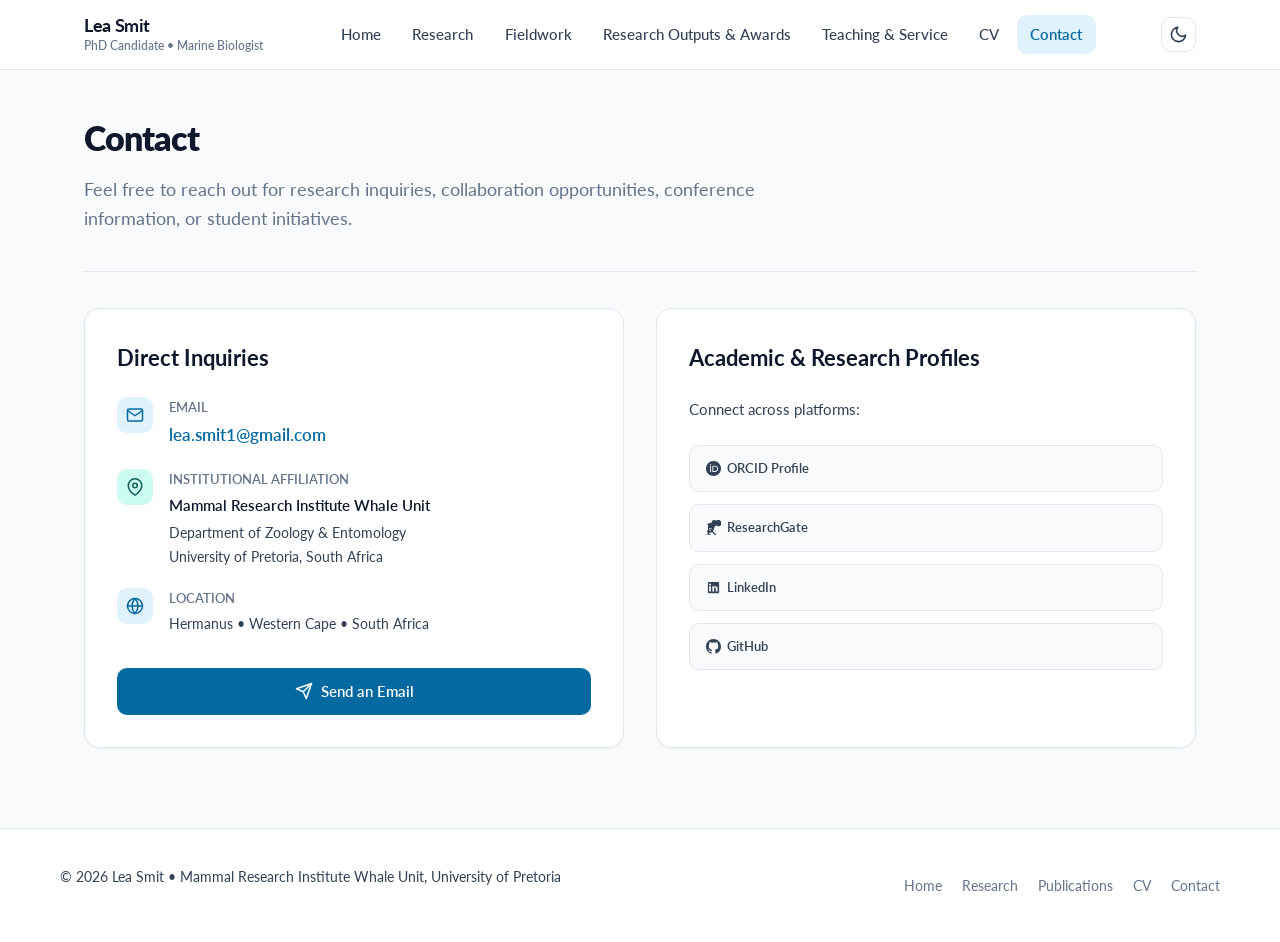
==== commit 3704bfac: "Update research section images with Whale Expedition photos and rename publications nav to Research " ====
--- a/contact.html
+++ b/contact.html
@@ -26,7 +26,7 @@
         <a href="index.html" class="nav-link">Home</a>
         <a href="research.html" class="nav-link">Research</a>
         <a href="fieldwork.html" class="nav-link">Fieldwork</a>
-        <a href="publications.html" class="nav-link">Publications</a>
+        <a href="publications.html" class="nav-link">Research Outputs &amp; Awards</a>
         <a href="teaching.html" class="nav-link">Teaching &amp; Service</a>
         <a href="cv.html" class="nav-link">CV</a>
         <a href="contact.html" class="nav-link active">Contact</a>
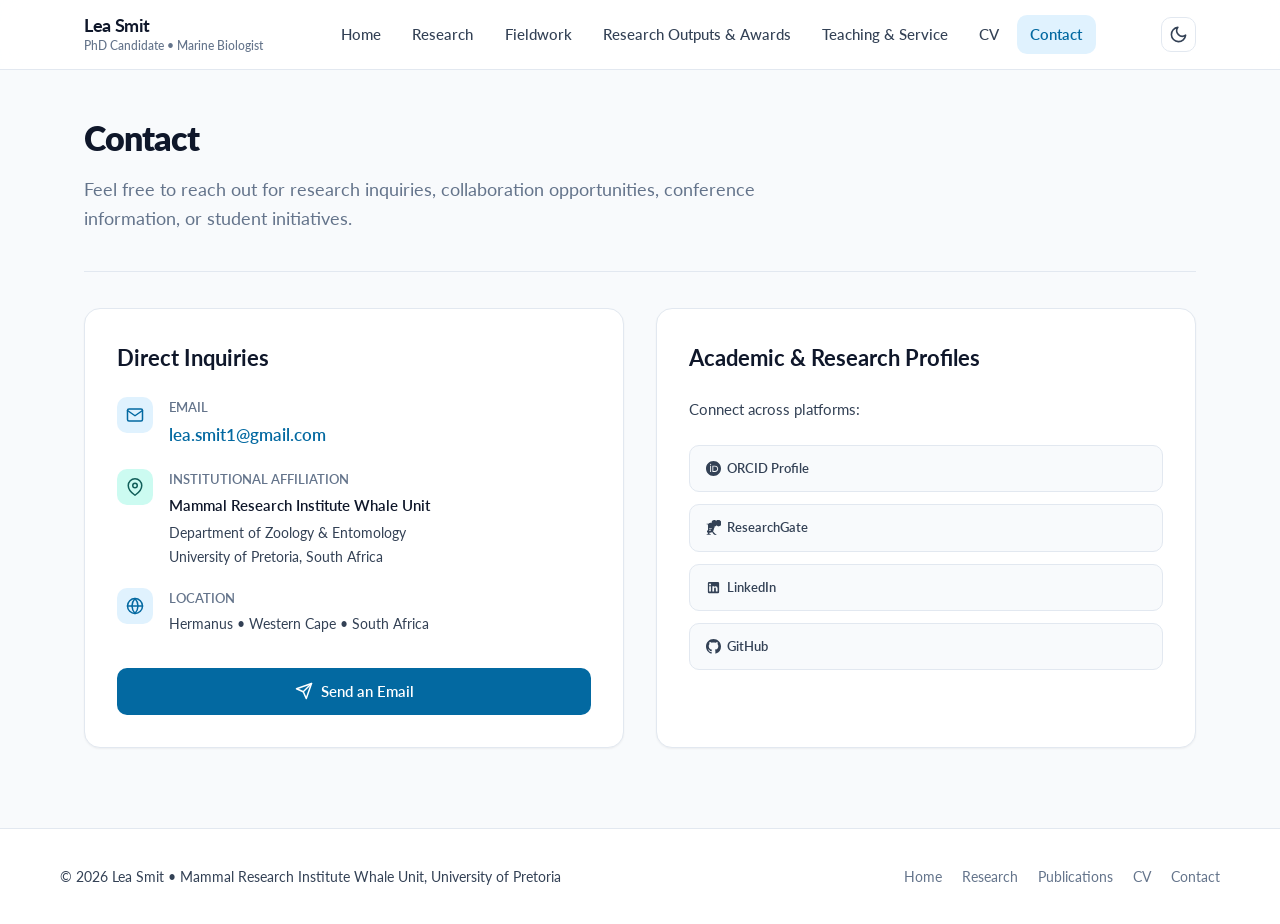
==== commit 5fecd4b9: "Enable site-wide hyphenation with justified text alignment across all browsers" ====
--- a/contact.html
+++ b/contact.html
@@ -1,5 +1,5 @@
 <!DOCTYPE html>
-<html lang="en">
+<html lang="en-GB">
 <head>
   <meta charset="UTF-8">
   <meta name="viewport" content="width=device-width, initial-scale=1.0">
--- a/assets/css/style.css
+++ b/assets/css/style.css
@@ -101,6 +101,10 @@
   flex-direction: column;
   transition: background-color 0.3s ease, color 0.3s ease;
   -webkit-font-smoothing: antialiased;
+  -webkit-hyphens: auto;
+  -moz-hyphens: auto;
+  -ms-hyphens: auto;
+  hyphens: auto;
 }
 
 a {
@@ -311,6 +315,7 @@
   color: var(--primary);
   margin-bottom: 0.5rem;
   line-height: 1.35;
+  text-align: center;
 }
 
 .profile-affiliation {
@@ -318,11 +323,14 @@
   color: var(--text-secondary);
   line-height: 1.45;
   margin-bottom: 0.75rem;
+  text-align: center;
 }
 
 .profile-location {
   display: inline-flex;
   align-items: center;
+  justify-content: center;
+  text-align: center;
   gap: 0.35rem;
   font-size: 0.825rem;
   color: var(--text-muted);
@@ -390,6 +398,7 @@
   font-size: 1.1rem;
   color: var(--text-muted);
   max-width: 760px;
+  text-align: left;
 }
 
 .section-heading {
@@ -421,6 +430,37 @@
   line-height: 1.65;
   margin-bottom: 1.15rem;
   color: var(--text-secondary);
+  text-align: justify;
+  text-justify: inter-word;
+  text-align-last: left;
+  -webkit-hyphens: auto;
+  -moz-hyphens: auto;
+  -ms-hyphens: auto;
+  hyphens: auto;
+}
+
+/* Headings, tags, badges, and interface controls should never hyphenate */
+h1, h2, h3, h4, h5, h6,
+.nav-links,
+.card-tag,
+.badge-pill,
+.skill-tag,
+.btn,
+.profile-title,
+.profile-affiliation,
+.profile-location,
+.site-footer {
+  -webkit-hyphens: none;
+  -moz-hyphens: none;
+  -ms-hyphens: none;
+  hyphens: none;
+}
+
+/* Floated image layout for text wrap */
+.clearfix::after {
+  content: "";
+  display: table;
+  clear: both;
 }
 
 /* ==========================================================================
@@ -779,6 +819,11 @@
   color: var(--text-muted);
 }
 
+.site-footer p {
+  text-align: left;
+  margin-bottom: 0;
+}
+
 .footer-container {
   max-width: var(--max-width);
   margin: 0 auto;
